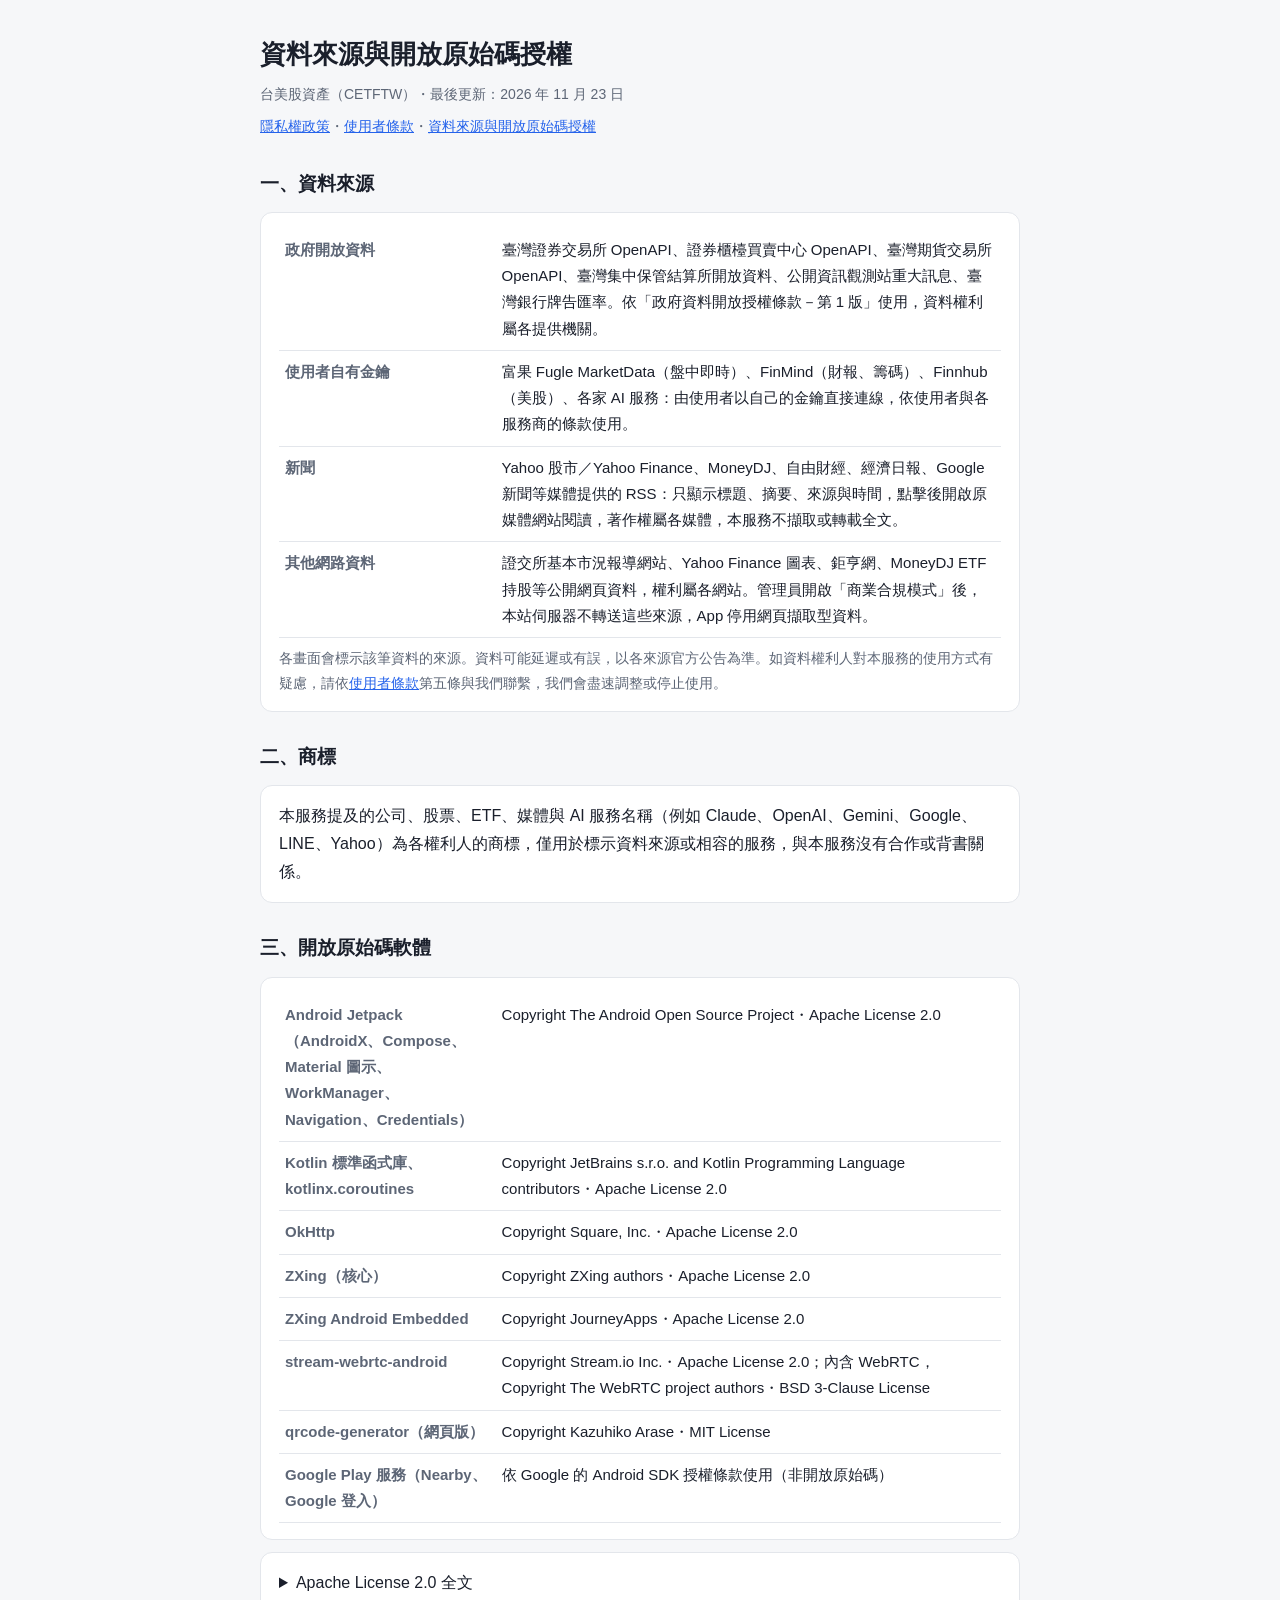
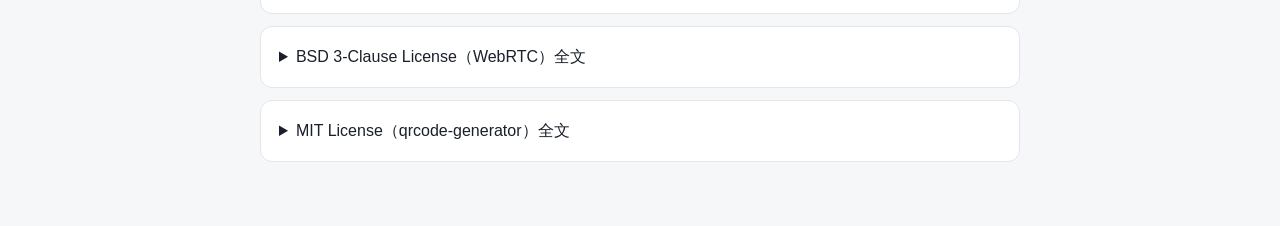
==== web/notice.html @ c56a3139 "同步 dc2c7d0" ====
<!doctype html>
<html lang="zh-Hant-TW">
<head>
<meta charset="utf-8">
<meta name="viewport" content="width=device-width, initial-scale=1">
<title>資料來源與開放原始碼授權｜台美股資產</title>
<style>
  :root { --bg: #f6f7f9; --card: #fff; --text: #1a1f2b; --muted: #5d6676; --line: #e3e6eb; --primary: #2563eb; }
  @media (prefers-color-scheme: dark) { :root { --bg: #11151c; --card: #1a2029; --text: #e7ebf1; --muted: #9aa4b2; --line: #2a323e; --primary: #6ea0ff; } }
  body { margin: 0; background: var(--bg); color: var(--text); font: 16px/1.75 -apple-system, "Segoe UI", "Noto Sans TC", "PingFang TC", sans-serif; }
  main { max-width: 760px; margin: 0 auto; padding: 24px 16px 64px; }
  h1 { font-size: 26px; margin: 8px 0 4px; } h2 { font-size: 19px; margin: 28px 0 8px; }
  .muted { color: var(--muted); font-size: 14px; }
  .card { background: var(--card); border: 1px solid var(--line); border-radius: 12px; padding: 16px 18px; margin-top: 12px; }
  table { width: 100%; border-collapse: collapse; font-size: 15px; } th, td { text-align: left; vertical-align: top; padding: 8px 6px; border-bottom: 1px solid var(--line); }
  th { color: var(--muted); font-weight: 600; width: 30%; } a { color: var(--primary); } ul { padding-left: 20px; margin: 6px 0; }
</style>
</head>
<body>
<main>
  <h1>資料來源與開放原始碼授權</h1>
  <div class="muted">台美股資產（CETFTW）・最後更新：2026 年 11 月 23 日</div>
  <div class="muted" style="margin-top:8px"><a href="/web/privacy.html">隱私權政策</a>・<a href="/web/terms.html">使用者條款</a>・<a href="/web/notice.html">資料來源與開放原始碼授權</a></div>

  <h2>一、資料來源</h2>
  <div class="card"><table>
    <tr><th>政府開放資料</th><td>臺灣證券交易所 OpenAPI、證券櫃檯買賣中心 OpenAPI、臺灣期貨交易所 OpenAPI、臺灣集中保管結算所開放資料、公開資訊觀測站重大訊息、臺灣銀行牌告匯率。依「政府資料開放授權條款－第 1 版」使用，資料權利屬各提供機關。</td></tr>
    <tr><th>使用者自有金鑰</th><td>富果 Fugle MarketData（盤中即時）、FinMind（財報、籌碼）、Finnhub（美股）、各家 AI 服務：由使用者以自己的金鑰直接連線，依使用者與各服務商的條款使用。</td></tr>
    <tr><th>新聞</th><td>Yahoo 股市／Yahoo Finance、MoneyDJ、自由財經、經濟日報、Google 新聞等媒體提供的 RSS：只顯示標題、摘要、來源與時間，點擊後開啟原媒體網站閱讀，著作權屬各媒體，本服務不擷取或轉載全文。</td></tr>
    <tr><th>其他網路資料</th><td>證交所基本市況報導網站、Yahoo Finance 圖表、鉅亨網、MoneyDJ ETF 持股等公開網頁資料，權利屬各網站。管理員開啟「商業合規模式」後，本站伺服器不轉送這些來源，App 停用網頁擷取型資料。</td></tr>
  </table>
  <div class="muted" style="margin-top:8px">各畫面會標示該筆資料的來源。資料可能延遲或有誤，以各來源官方公告為準。如資料權利人對本服務的使用方式有疑慮，請依<a href="/web/terms.html">使用者條款</a>第五條與我們聯繫，我們會盡速調整或停止使用。</div></div>

  <h2>二、商標</h2>
  <div class="card">本服務提及的公司、股票、ETF、媒體與 AI 服務名稱（例如 Claude、OpenAI、Gemini、Google、LINE、Yahoo）為各權利人的商標，僅用於標示資料來源或相容的服務，與本服務沒有合作或背書關係。</div>

  <h2>三、開放原始碼軟體</h2>
  <div class="card"><table>
    <tr><th>Android Jetpack（AndroidX、Compose、Material 圖示、WorkManager、Navigation、Credentials）</th><td>Copyright The Android Open Source Project・Apache License 2.0</td></tr>
    <tr><th>Kotlin 標準函式庫、kotlinx.coroutines</th><td>Copyright JetBrains s.r.o. and Kotlin Programming Language contributors・Apache License 2.0</td></tr>
    <tr><th>OkHttp</th><td>Copyright Square, Inc.・Apache License 2.0</td></tr>
    <tr><th>ZXing（核心）</th><td>Copyright ZXing authors・Apache License 2.0</td></tr>
    <tr><th>ZXing Android Embedded</th><td>Copyright JourneyApps・Apache License 2.0</td></tr>
    <tr><th>stream-webrtc-android</th><td>Copyright Stream.io Inc.・Apache License 2.0；內含 WebRTC，Copyright The WebRTC project authors・BSD 3-Clause License</td></tr>
    <tr><th>qrcode-generator（網頁版）</th><td>Copyright Kazuhiko Arase・MIT License</td></tr>
    <tr><th>Google Play 服務（Nearby、Google 登入）</th><td>依 Google 的 Android SDK 授權條款使用（非開放原始碼）</td></tr>
  </table></div>

  <details class="card"><summary>Apache License 2.0 全文</summary><pre style="white-space:pre-wrap;font-size:12px;line-height:1.5;margin:8px 0 0">
                                 Apache License
                           Version 2.0, January 2004
                        http://www.apache.org/licenses/

   TERMS AND CONDITIONS FOR USE, REPRODUCTION, AND DISTRIBUTION

   1. Definitions.

      &quot;License&quot; shall mean the terms and conditions for use, reproduction,
      and distribution as defined by Sections 1 through 9 of this document.

      &quot;Licensor&quot; shall mean the copyright owner or entity authorized by
      the copyright owner that is granting the License.

      &quot;Legal Entity&quot; shall mean the union of the acting entity and all
      other entities that control, are controlled by, or are under common
      control with that entity. For the purposes of this definition,
      &quot;control&quot; means (i) the power, direct or indirect, to cause the
      direction or management of such entity, whether by contract or
      otherwise, or (ii) ownership of fifty percent (50%) or more of the
      outstanding shares, or (iii) beneficial ownership of such entity.

      &quot;You&quot; (or &quot;Your&quot;) shall mean an individual or Legal Entity
      exercising permissions granted by this License.

      &quot;Source&quot; form shall mean the preferred form for making modifications,
      including but not limited to software source code, documentation
      source, and configuration files.

      &quot;Object&quot; form shall mean any form resulting from mechanical
      transformation or translation of a Source form, including but
      not limited to compiled object code, generated documentation,
      and conversions to other media types.

      &quot;Work&quot; shall mean the work of authorship, whether in Source or
      Object form, made available under the License, as indicated by a
      copyright notice that is included in or attached to the work
      (an example is provided in the Appendix below).

      &quot;Derivative Works&quot; shall mean any work, whether in Source or Object
      form, that is based on (or derived from) the Work and for which the
      editorial revisions, annotations, elaborations, or other modifications
      represent, as a whole, an original work of authorship. For the purposes
      of this License, Derivative Works shall not include works that remain
      separable from, or merely link (or bind by name) to the interfaces of,
      the Work and Derivative Works thereof.

      &quot;Contribution&quot; shall mean any work of authorship, including
      the original version of the Work and any modifications or additions
      to that Work or Derivative Works thereof, that is intentionally
      submitted to Licensor for inclusion in the Work by the copyright owner
      or by an individual or Legal Entity authorized to submit on behalf of
      the copyright owner. For the purposes of this definition, &quot;submitted&quot;
      means any form of electronic, verbal, or written communication sent
      to the Licensor or its representatives, including but not limited to
      communication on electronic mailing lists, source code control systems,
      and issue tracking systems that are managed by, or on behalf of, the
      Licensor for the purpose of discussing and improving the Work, but
      excluding communication that is conspicuously marked or otherwise
      designated in writing by the copyright owner as &quot;Not a Contribution.&quot;

      &quot;Contributor&quot; shall mean Licensor and any individual or Legal Entity
      on behalf of whom a Contribution has been received by Licensor and
      subsequently incorporated within the Work.

   2. Grant of Copyright License. Subject to the terms and conditions of
      this License, each Contributor hereby grants to You a perpetual,
      worldwide, non-exclusive, no-charge, royalty-free, irrevocable
      copyright license to reproduce, prepare Derivative Works of,
      publicly display, publicly perform, sublicense, and distribute the
      Work and such Derivative Works in Source or Object form.

   3. Grant of Patent License. Subject to the terms and conditions of
      this License, each Contributor hereby grants to You a perpetual,
      worldwide, non-exclusive, no-charge, royalty-free, irrevocable
      (except as stated in this section) patent license to make, have made,
      use, offer to sell, sell, import, and otherwise transfer the Work,
      where such license applies only to those patent claims licensable
      by such Contributor that are necessarily infringed by their
      Contribution(s) alone or by combination of their Contribution(s)
      with the Work to which such Contribution(s) was submitted. If You
      institute patent litigation against any entity (including a
      cross-claim or counterclaim in a lawsuit) alleging that the Work
      or a Contribution incorporated within the Work constitutes direct
      or contributory patent infringement, then any patent licenses
      granted to You under this License for that Work shall terminate
      as of the date such litigation is filed.

   4. Redistribution. You may reproduce and distribute copies of the
      Work or Derivative Works thereof in any medium, with or without
      modifications, and in Source or Object form, provided that You
      meet the following conditions:

      (a) You must give any other recipients of the Work or
          Derivative Works a copy of this License; and

      (b) You must cause any modified files to carry prominent notices
          stating that You changed the files; and

      (c) You must retain, in the Source form of any Derivative Works
          that You distribute, all copyright, patent, trademark, and
          attribution notices from the Source form of the Work,
          excluding those notices that do not pertain to any part of
          the Derivative Works; and

      (d) If the Work includes a &quot;NOTICE&quot; text file as part of its
          distribution, then any Derivative Works that You distribute must
          include a readable copy of the attribution notices contained
          within such NOTICE file, excluding those notices that do not
          pertain to any part of the Derivative Works, in at least one
          of the following places: within a NOTICE text file distributed
          as part of the Derivative Works; within the Source form or
          documentation, if provided along with the Derivative Works; or,
          within a display generated by the Derivative Works, if and
          wherever such third-party notices normally appear. The contents
          of the NOTICE file are for informational purposes only and
          do not modify the License. You may add Your own attribution
          notices within Derivative Works that You distribute, alongside
          or as an addendum to the NOTICE text from the Work, provided
          that such additional attribution notices cannot be construed
          as modifying the License.

      You may add Your own copyright statement to Your modifications and
      may provide additional or different license terms and conditions
      for use, reproduction, or distribution of Your modifications, or
      for any such Derivative Works as a whole, provided Your use,
      reproduction, and distribution of the Work otherwise complies with
      the conditions stated in this License.

   5. Submission of Contributions. Unless You explicitly state otherwise,
      any Contribution intentionally submitted for inclusion in the Work
      by You to the Licensor shall be under the terms and conditions of
      this License, without any additional terms or conditions.
      Notwithstanding the above, nothing herein shall supersede or modify
      the terms of any separate license agreement you may have executed
      with Licensor regarding such Contributions.

   6. Trademarks. This License does not grant permission to use the trade
      names, trademarks, service marks, or product names of the Licensor,
      except as required for reasonable and customary use in describing the
      origin of the Work and reproducing the content of the NOTICE file.

   7. Disclaimer of Warranty. Unless required by applicable law or
      agreed to in writing, Licensor provides the Work (and each
      Contributor provides its Contributions) on an &quot;AS IS&quot; BASIS,
      WITHOUT WARRANTIES OR CONDITIONS OF ANY KIND, either express or
      implied, including, without limitation, any warranties or conditions
      of TITLE, NON-INFRINGEMENT, MERCHANTABILITY, or FITNESS FOR A
      PARTICULAR PURPOSE. You are solely responsible for determining the
      appropriateness of using or redistributing the Work and assume any
      risks associated with Your exercise of permissions under this License.

   8. Limitation of Liability. In no event and under no legal theory,
      whether in tort (including negligence), contract, or otherwise,
      unless required by applicable law (such as deliberate and grossly
      negligent acts) or agreed to in writing, shall any Contributor be
      liable to You for damages, including any direct, indirect, special,
      incidental, or consequential damages of any character arising as a
      result of this License or out of the use or inability to use the
      Work (including but not limited to damages for loss of goodwill,
      work stoppage, computer failure or malfunction, or any and all
      other commercial damages or losses), even if such Contributor
      has been advised of the possibility of such damages.

   9. Accepting Warranty or Additional Liability. While redistributing
      the Work or Derivative Works thereof, You may choose to offer,
      and charge a fee for, acceptance of support, warranty, indemnity,
      or other liability obligations and/or rights consistent with this
      License. However, in accepting such obligations, You may act only
      on Your own behalf and on Your sole responsibility, not on behalf
      of any other Contributor, and only if You agree to indemnify,
      defend, and hold each Contributor harmless for any liability
      incurred by, or claims asserted against, such Contributor by reason
      of your accepting any such warranty or additional liability.

   END OF TERMS AND CONDITIONS

   APPENDIX: How to apply the Apache License to your work.

      To apply the Apache License to your work, attach the following
      boilerplate notice, with the fields enclosed by brackets &quot;[]&quot;
      replaced with your own identifying information. (Don&#x27;t include
      the brackets!)  The text should be enclosed in the appropriate
      comment syntax for the file format. We also recommend that a
      file or class name and description of purpose be included on the
      same &quot;printed page&quot; as the copyright notice for easier
      identification within third-party archives.

   Copyright [yyyy] [name of copyright owner]

   Licensed under the Apache License, Version 2.0 (the &quot;License&quot;);
   you may not use this file except in compliance with the License.
   You may obtain a copy of the License at

       http://www.apache.org/licenses/LICENSE-2.0

   Unless required by applicable law or agreed to in writing, software
   distributed under the License is distributed on an &quot;AS IS&quot; BASIS,
   WITHOUT WARRANTIES OR CONDITIONS OF ANY KIND, either express or implied.
   See the License for the specific language governing permissions and
   limitations under the License.
</pre></details>
  <details class="card"><summary>BSD 3-Clause License（WebRTC）全文</summary><pre style="white-space:pre-wrap;font-size:12px;line-height:1.5;margin:8px 0 0">Copyright (c) 2011, The WebRTC project authors. All rights reserved.

Redistribution and use in source and binary forms, with or without
modification, are permitted provided that the following conditions are
met:

  * Redistributions of source code must retain the above copyright
    notice, this list of conditions and the following disclaimer.

  * Redistributions in binary form must reproduce the above copyright
    notice, this list of conditions and the following disclaimer in
    the documentation and/or other materials provided with the
    distribution.

  * Neither the name of Google nor the names of its contributors may
    be used to endorse or promote products derived from this software
    without specific prior written permission.

THIS SOFTWARE IS PROVIDED BY THE COPYRIGHT HOLDERS AND CONTRIBUTORS
&quot;AS IS&quot; AND ANY EXPRESS OR IMPLIED WARRANTIES, INCLUDING, BUT NOT
LIMITED TO, THE IMPLIED WARRANTIES OF MERCHANTABILITY AND FITNESS FOR
A PARTICULAR PURPOSE ARE DISCLAIMED. IN NO EVENT SHALL THE COPYRIGHT
HOLDER OR CONTRIBUTORS BE LIABLE FOR ANY DIRECT, INDIRECT, INCIDENTAL,
SPECIAL, EXEMPLARY, OR CONSEQUENTIAL DAMAGES (INCLUDING, BUT NOT
LIMITED TO, PROCUREMENT OF SUBSTITUTE GOODS OR SERVICES; LOSS OF USE,
DATA, OR PROFITS; OR BUSINESS INTERRUPTION) HOWEVER CAUSED AND ON ANY
THEORY OF LIABILITY, WHETHER IN CONTRACT, STRICT LIABILITY, OR TORT
(INCLUDING NEGLIGENCE OR OTHERWISE) ARISING IN ANY WAY OUT OF THE USE
OF THIS SOFTWARE, EVEN IF ADVISED OF THE POSSIBILITY OF SUCH DAMAGE.</pre></details>
  <details class="card"><summary>MIT License（qrcode-generator）全文</summary><pre style="white-space:pre-wrap;font-size:12px;line-height:1.5;margin:8px 0 0">Copyright (c) 2009 Kazuhiko Arase

Permission is hereby granted, free of charge, to any person obtaining a copy
of this software and associated documentation files (the &quot;Software&quot;), to deal
in the Software without restriction, including without limitation the rights
to use, copy, modify, merge, publish, distribute, sublicense, and/or sell
copies of the Software, and to permit persons to whom the Software is
furnished to do so, subject to the following conditions:

The above copyright notice and this permission notice shall be included in
all copies or substantial portions of the Software.

THE SOFTWARE IS PROVIDED &quot;AS IS&quot;, WITHOUT WARRANTY OF ANY KIND, EXPRESS OR
IMPLIED, INCLUDING BUT NOT LIMITED TO THE WARRANTIES OF MERCHANTABILITY,
FITNESS FOR A PARTICULAR PURPOSE AND NONINFRINGEMENT. IN NO EVENT SHALL THE
AUTHORS OR COPYRIGHT HOLDERS BE LIABLE FOR ANY CLAIM, DAMAGES OR OTHER
LIABILITY, WHETHER IN AN ACTION OF CONTRACT, TORT OR OTHERWISE, ARISING FROM,
OUT OF OR IN CONNECTION WITH THE SOFTWARE OR THE USE OR OTHER DEALINGS IN
THE SOFTWARE.</pre></details>

</main>
</body>
</html>
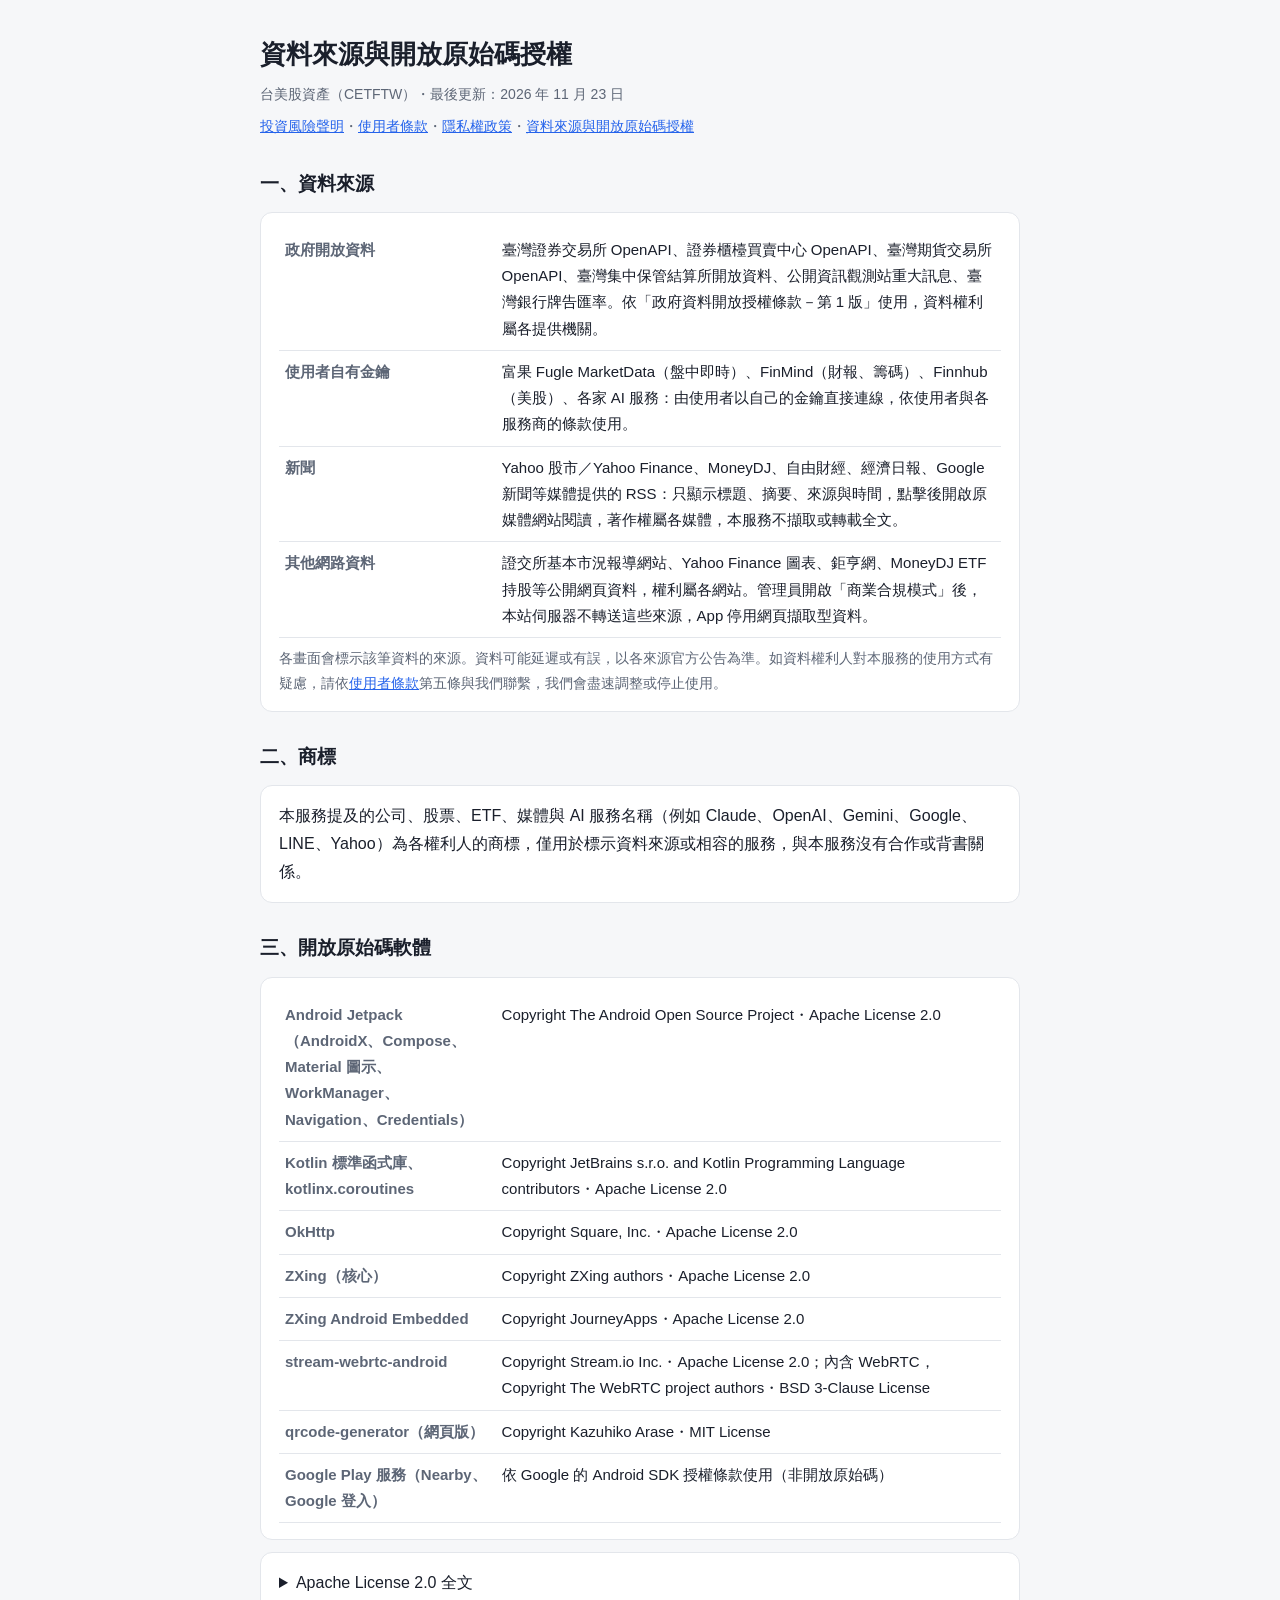
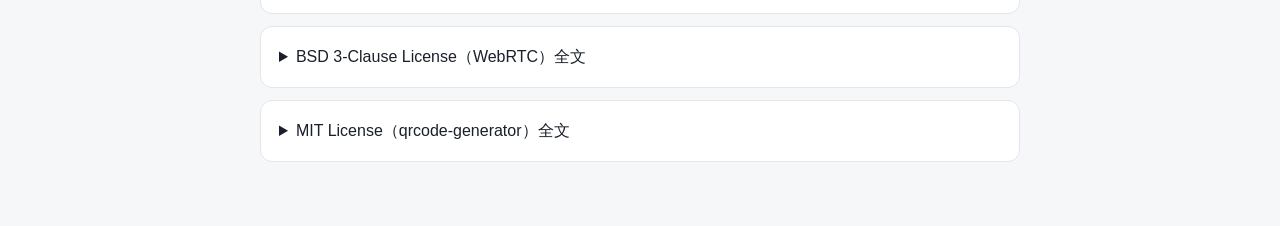
==== commit 5151106c: "同步 9ca580f" ====
--- a/web/notice.html
+++ b/web/notice.html
@@ -20,7 +20,7 @@
 <main>
   <h1>資料來源與開放原始碼授權</h1>
   <div class="muted">台美股資產（CETFTW）・最後更新：2026 年 11 月 23 日</div>
-  <div class="muted" style="margin-top:8px"><a href="/web/privacy.html">隱私權政策</a>・<a href="/web/terms.html">使用者條款</a>・<a href="/web/notice.html">資料來源與開放原始碼授權</a></div>
+  <div class="muted" style="margin-top:8px"><a href="/web/risk.html">投資風險聲明</a>・<a href="/web/terms.html">使用者條款</a>・<a href="/web/privacy.html">隱私權政策</a>・<a href="/web/notice.html">資料來源與開放原始碼授權</a></div>
 
   <h2>一、資料來源</h2>
   <div class="card"><table>
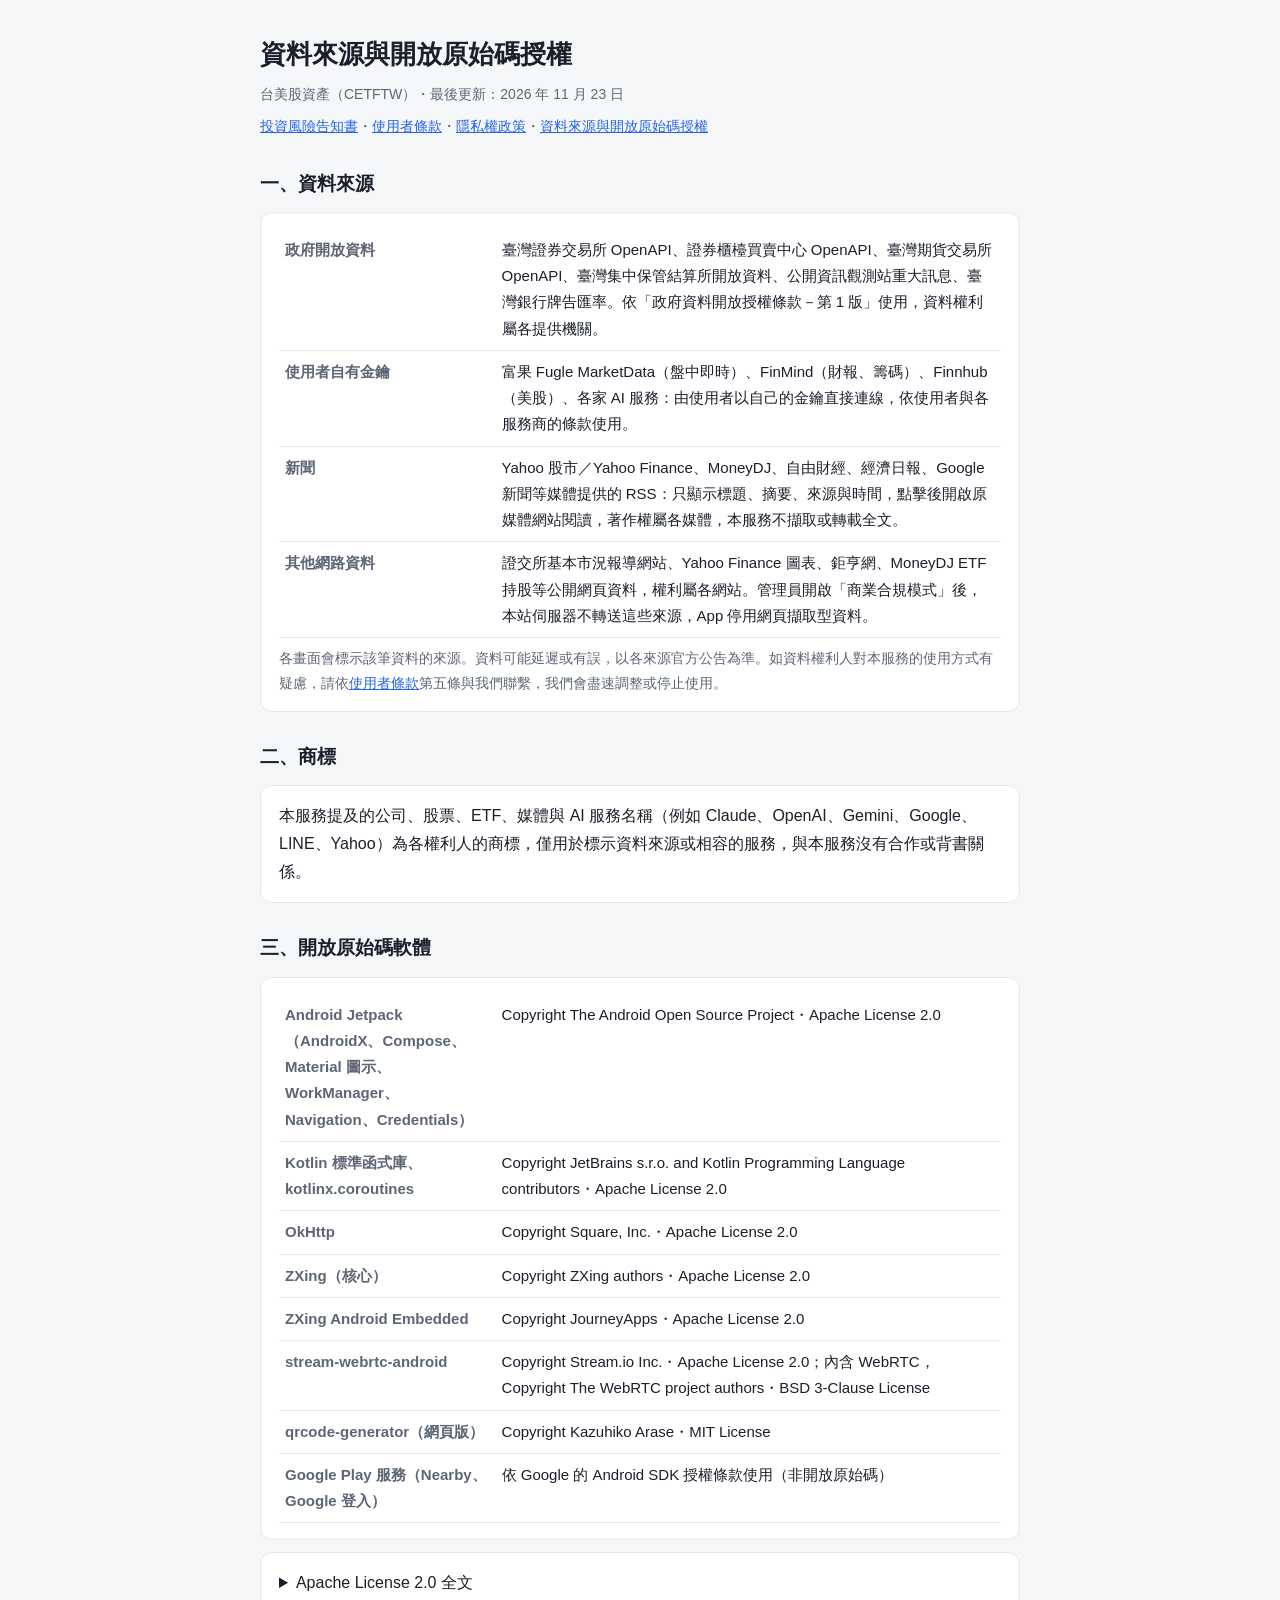
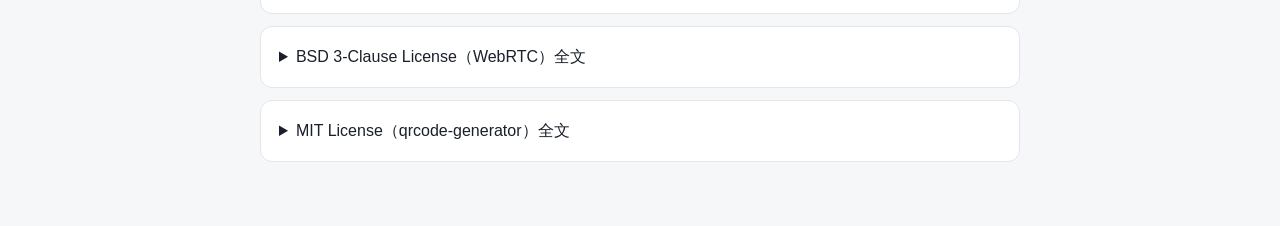
==== commit ccd3d97c: "同步 a1eb602" ====
--- a/web/notice.html
+++ b/web/notice.html
@@ -20,7 +20,7 @@
 <main>
   <h1>資料來源與開放原始碼授權</h1>
   <div class="muted">台美股資產（CETFTW）・最後更新：2026 年 11 月 23 日</div>
-  <div class="muted" style="margin-top:8px"><a href="/web/risk.html">投資風險聲明</a>・<a href="/web/terms.html">使用者條款</a>・<a href="/web/privacy.html">隱私權政策</a>・<a href="/web/notice.html">資料來源與開放原始碼授權</a></div>
+  <div class="muted" style="margin-top:8px"><a href="/web/risk.html">投資風險告知書</a>・<a href="/web/terms.html">使用者條款</a>・<a href="/web/privacy.html">隱私權政策</a>・<a href="/web/notice.html">資料來源與開放原始碼授權</a></div>
 
   <h2>一、資料來源</h2>
   <div class="card"><table>
